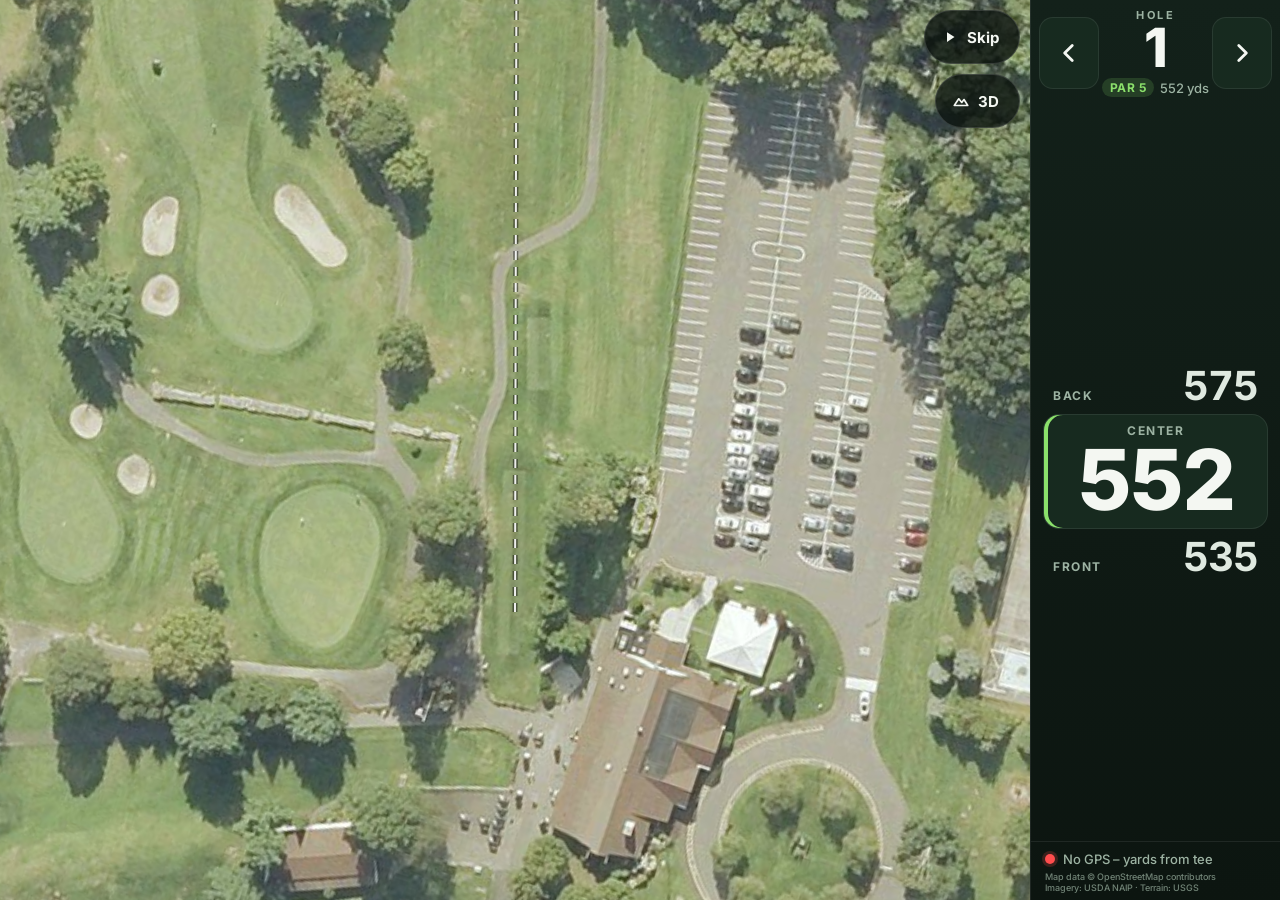
==== app/index.html @ 3172632a "Baseline: ~/tashua-golf-map as copied from the Pi on 2026-10-30" ====
<!doctype html>
<html lang="en">
<head>
<meta charset="utf-8">
<meta name="viewport" content="width=device-width, initial-scale=1, maximum-scale=1, user-scalable=no">
<title>Tashua Knolls GPS</title>
<link rel="preload" href="fonts/inter-800.woff2" as="font" type="font/woff2" crossorigin>
<link rel="stylesheet" href="style.css">
</head>
<body>
<div id="screen">
  <div id="mapwrap">
    <canvas id="map"></canvas>
    <video id="video" muted playsinline preload="auto" hidden></video>
    <!-- 3D view (view3d.js): WebGL ground + photo, with a 2D layer for markers on top -->
    <canvas id="map3d" hidden></canvas>
    <canvas id="map3dui" hidden></canvas>
    <div id="tapinfo" hidden></div>
    <button id="flyover" class="mapbtn">
      <svg viewBox="0 0 24 24" fill="currentColor"><path d="M8 5.5v13l10-6.5z"/></svg>
      <span id="flyoverlabel">Flyover</span>
    </button>
    <button id="view3d" class="mapbtn" hidden>
      <svg viewBox="0 0 24 24" fill="none" stroke="currentColor" stroke-width="2.2" stroke-linejoin="round"><path d="M3 18l6-9 4 5 3-4 5 8z"/></svg>
      <span id="view3dlabel">3D</span>
    </button>
    <!-- self-driving trolley controls; shown only when the server has a trolley -->
    <div id="trolleybar" hidden>
      <div id="trolleystate"><span id="tdot"></span><span id="ttext">Trolley</span></div>
      <div id="confirm" hidden>
        <span id="confirmtext"></span>
        <button id="confirmyes" class="tbtn go">Send</button>
        <button id="confirmno" class="tbtn">Cancel</button>
      </div>
      <div id="tbtns">
        <button id="tstop" class="tbtn stop">STOP</button>
        <button class="tbtn" data-target="next_tee">Next tee</button>
        <button class="tbtn" data-target="green_side">Green side</button>
        <button class="tbtn" data-target="golfer">Come to me</button>
        <button class="tbtn" data-target="point" id="tpoint" hidden>To marker</button>
      </div>
    </div>
  </div>
  <aside id="panel">
    <div id="holehead">
      <button id="prev" class="nav" aria-label="Previous hole">
        <svg viewBox="0 0 24 24" fill="none" stroke="currentColor" stroke-width="2.6" stroke-linecap="round" stroke-linejoin="round"><path d="M15 5l-7 7 7 7"/></svg>
      </button>
      <div id="holeid">
        <div class="eyebrow">HOLE</div>
        <div id="holeno">1</div>
        <div id="holemeta"><span id="holepar" class="chip">PAR 4</span><span id="holeyds">380 yds</span></div>
      </div>
      <button id="next" class="nav" aria-label="Next hole">
        <svg viewBox="0 0 24 24" fill="none" stroke="currentColor" stroke-width="2.6" stroke-linecap="round" stroke-linejoin="round"><path d="M9 5l7 7-7 7"/></svg>
      </button>
    </div>
    <div id="yardages">
      <div class="yrow"><span class="ylabel">Back</span><span id="yback" class="yval small">--</span></div>
      <div class="yrow center"><span class="ylabel">Center</span><span id="ycenter" class="yval">--</span></div>
      <div class="yrow"><span class="ylabel">Front</span><span id="yfront" class="yval small">--</span></div>
    </div>
    <div id="status">
      <span id="gpsdot"></span><span id="gpstext">Waiting for GPS…</span>
    </div>
    <div id="credits">Map data © OpenStreetMap contributors<br>Imagery: USDA NAIP · Terrain: USGS</div>
  </aside>
</div>
<script src="course.js"></script>
<script src="aerial/aerial.js" onerror="window.AERIAL = null"></script>
<script src="flyovers/flyovers.js" onerror="window.FLYOVERS = []"></script>
<script src="terrain3d/terrain3d.js" onerror="window.TERRAIN3D = null"></script>
<script src="view3d.js"></script>
<script src="app.js"></script>
</body>
</html>
---- app/style.css ----
/* Sized for the 800x480 5" Pi display; scales on anything else. */
@font-face { font-family: Inter; font-weight: 500; src: url(fonts/inter-500.woff2) format("woff2"); }
@font-face { font-family: Inter; font-weight: 700; src: url(fonts/inter-700.woff2) format("woff2"); }
@font-face { font-family: Inter; font-weight: 800; src: url(fonts/inter-800.woff2) format("woff2"); }

:root {
  --bg: #0a120e;
  --panel-top: #13211a;
  --panel-bottom: #0c1510;
  --card: #172a1f;
  --line: rgba(255, 255, 255, .08);
  --glass: rgba(10, 18, 14, .80);
  --text: #f4f7f2;
  --muted: #9db3a3;
  --accent: #8be06b;
  --red: #ff4d4d;
  --orange: #ffa53b;
}

* { box-sizing: border-box; margin: 0; padding: 0; }
html, body { height: 100%; overflow: hidden; background: var(--bg); color: var(--text);
  font-family: Inter, "DejaVu Sans", "Segoe UI", Arial, sans-serif; font-weight: 500;
  -webkit-user-select: none; user-select: none; touch-action: none; cursor: default; }
/* touch-action none: no browser gesture can cancel a press (buttons fire on release, see onTap) */
button { font: inherit; color: inherit; border: 0; background: none; touch-action: none; }
svg { display: block; }

#screen { display: flex; height: 100vh; width: 100vw; }
#mapwrap { position: relative; flex: 1; min-width: 0; }
#map { display: block; width: 100%; height: 100%; }
/* Clips are recorded at the map's 550x480 shape (x2); cover crops any mismatch. */
#video { position: absolute; inset: 0; width: 100%; height: 100%; object-fit: cover; background: #000; }
#video[hidden] { display: none; }
#map3d, #map3dui { position: absolute; inset: 0; width: 100%; height: 100%; display: block; }
#map3d { background: #c7d9e6; }
#map3d[hidden], #map3dui[hidden] { display: none; }

/* ---- side panel ------------------------------------------------------------ */
#panel { width: 250px; display: flex; flex-direction: column;
  background: linear-gradient(180deg, var(--panel-top), var(--panel-bottom));
  border-left: 1px solid var(--line); }

#holehead { display: flex; align-items: center; justify-content: space-between; padding: 8px 8px 6px; }
.nav { width: 60px; height: 72px; border-radius: 14px; background: var(--card);
  border: 1px solid var(--line); display: grid; place-items: center; }
.nav:active { background: #24402f; }
.nav svg { width: 26px; height: 26px; }
#holeid { text-align: center; }
.eyebrow { font-size: 11px; font-weight: 700; letter-spacing: 2.5px; color: var(--muted); }
#holeno { font-size: 54px; font-weight: 800; line-height: .95; letter-spacing: -1.5px; }
#holemeta { display: flex; gap: 6px; align-items: center; justify-content: center; margin-top: 5px;
  font-size: 13px; color: var(--muted); }
.chip { padding: 2px 8px; border-radius: 999px; font-size: 12px; font-weight: 700;
  background: rgba(139, 224, 107, .16); color: var(--accent); letter-spacing: .5px; }

#yardages { flex: 1; display: flex; flex-direction: column; justify-content: center; gap: 4px; padding: 0 12px; }
.yrow { display: flex; align-items: baseline; justify-content: space-between; padding: 4px 10px; }
.yrow.center { flex-direction: column; align-items: center; padding: 8px 10px 6px; border-radius: 16px;
  background: var(--card); border: 1px solid var(--line); box-shadow: inset 4px 0 0 var(--accent); }
.ylabel { font-size: 12px; font-weight: 700; color: var(--muted); text-transform: uppercase; letter-spacing: 1.5px; }
.yval { font-size: 84px; font-weight: 800; font-variant-numeric: tabular-nums; line-height: 1; letter-spacing: -2px; }
.yval.small { font-size: 40px; font-weight: 700; color: #dfe9e0; letter-spacing: -1px; }

#status { display: flex; align-items: center; gap: 8px; padding: 9px 14px 4px; font-size: 13px;
  color: var(--muted); border-top: 1px solid var(--line); }
#credits { padding: 0 14px 6px; font-size: 9px; line-height: 1.3; color: rgba(157, 179, 163, .7); }
#gpsdot { width: 10px; height: 10px; border-radius: 50%; background: var(--red); flex: none;
  box-shadow: 0 0 0 3px rgba(255, 77, 77, .2); }
#gpsdot.ok { background: #46d17d; box-shadow: 0 0 0 3px rgba(70, 209, 125, .22); }
#gpsdot.weak { background: #f1c40f; box-shadow: 0 0 0 3px rgba(241, 196, 15, .22); }

/* ---- map overlays ----------------------------------------------------------- */
#tapinfo { position: absolute; left: 10px; top: 10px; padding: 8px 14px; border-radius: 14px;
  background: var(--glass); border: 1px solid rgba(255, 255, 255, .12);
  font-size: 13px; color: var(--muted); line-height: 1.25; pointer-events: none; }
#tapinfo b { display: block; font-size: 28px; font-weight: 800; color: #ffd54a; letter-spacing: -.5px; }
#tapinfo .row + .row { margin-top: 4px; }

.mapbtn { position: absolute; right: 10px; top: 10px; z-index: 6; display: flex; align-items: center; gap: 8px;
  min-height: 54px; padding: 12px 20px 12px 16px; border-radius: 999px; background: var(--glass);
  border: 1px solid rgba(255, 255, 255, .14); font-size: 15px; font-weight: 700; }
.mapbtn:active { background: rgba(40, 70, 52, .9); }
.mapbtn svg { width: 18px; height: 18px; }
.mapbtn[hidden] { display: none; }
#view3d { top: 74px; }

/* ---- trolley dock (above the flyover video so STOP is always reachable) ------ */
#trolleybar { position: absolute; left: 8px; right: 8px; bottom: 8px; z-index: 5; padding: 8px;
  border-radius: 18px; background: rgba(10, 18, 14, .88); border: 1px solid rgba(255, 255, 255, .1);
  box-shadow: 0 6px 24px rgba(0, 0, 0, .35); }
#trolleybar[hidden], #confirm[hidden], #tpoint[hidden] { display: none; }
#trolleystate { display: flex; align-items: center; gap: 8px; font-size: 13px; color: #dfe9e0;
  margin: 0 4px 7px; white-space: nowrap; overflow: hidden; text-overflow: ellipsis; }
#tdot { width: 9px; height: 9px; border-radius: 50%; background: #7f8c8d; flex: none; }
#tdot.driving { background: var(--orange); box-shadow: 0 0 0 3px rgba(255, 165, 59, .25); }
#tdot.idle { background: #46d17d; }
#tdot.stopped, #tdot.lost { background: var(--red); }
#tbtns, #confirm { display: flex; gap: 8px; align-items: center; }
.tbtn { flex: 1; height: 60px; border-radius: 12px; font-size: 15px; font-weight: 700;
  background: rgba(255, 255, 255, .07); border: 1px solid rgba(255, 255, 255, .08); }
.tbtn:active { background: rgba(255, 255, 255, .16); }
.tbtn.stop { flex: 0 0 96px; font-size: 18px; font-weight: 800; letter-spacing: 1px; border: 0;
  background: linear-gradient(180deg, #ff5f57, #e0352d); box-shadow: 0 0 0 2px rgba(255, 77, 77, .3); }
.tbtn.stop:active { background: #ff7a72; }
.tbtn.go { border: 0; color: #1a1205; background: linear-gradient(180deg, #ffb75c, #f0921f); }
.tbtn:disabled { opacity: .35; }
#confirm { margin-bottom: 7px; padding: 4px 4px 4px 8px; border-radius: 12px; background: rgba(255, 165, 59, .12); }
#confirmtext { flex: 2; font-size: 14px; font-weight: 700; }
#confirm .tbtn { height: 56px; }
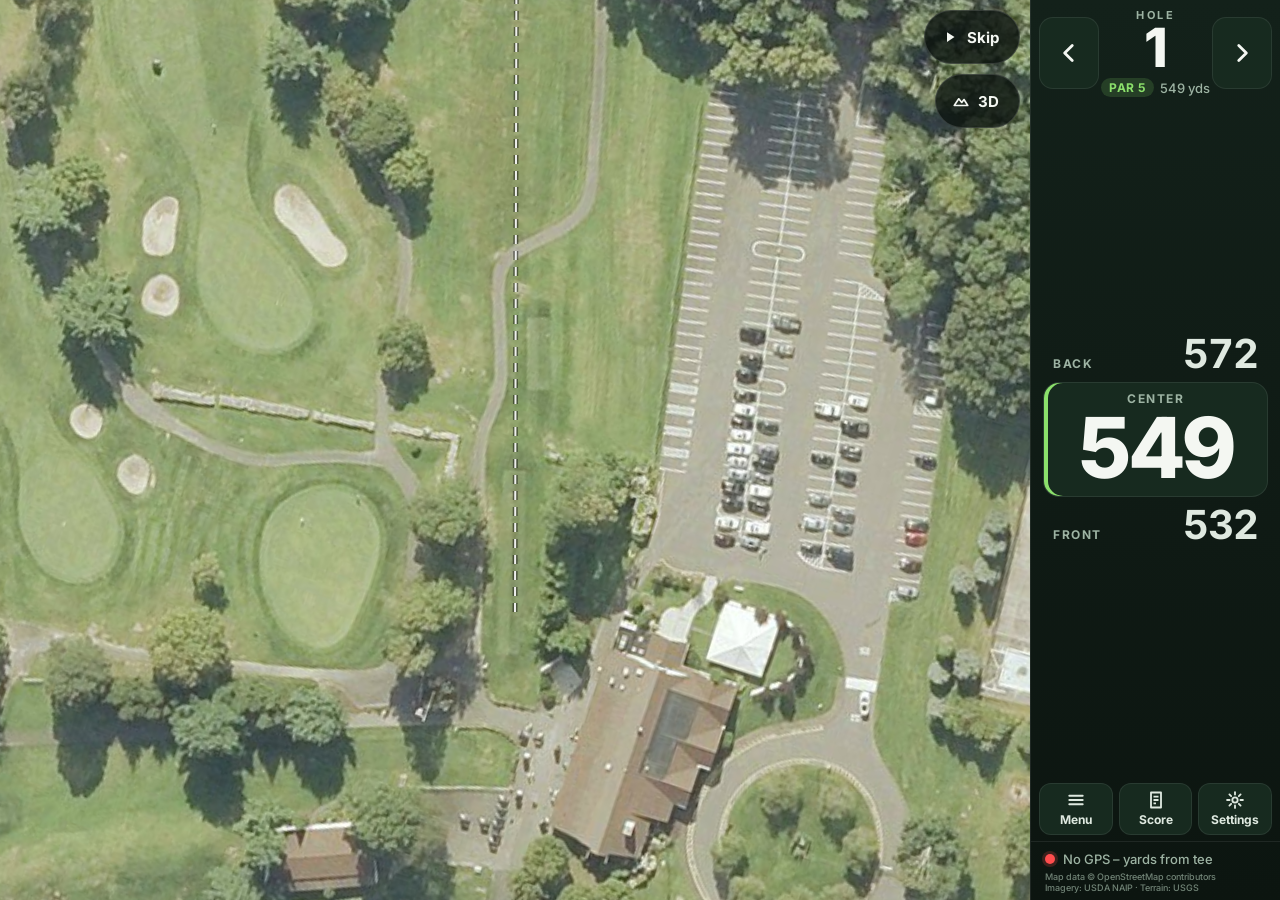
==== commit e146222b: "Add Menu, Score and Settings screens - Menu: pick the course (switches and restarts the server) and " ====
--- a/app/index.html
+++ b/app/index.html
@@ -16,6 +16,12 @@
     <canvas id="map3d" hidden></canvas>
     <canvas id="map3dui" hidden></canvas>
     <div id="tapinfo" hidden></div>
+    <!-- GPS says we're at another installed course (menus.js) -->
+    <div id="coursebanner" hidden>
+      <span id="coursebannertext"></span>
+      <button id="coursebannergo" class="tbtn go" data-act="coursebannergo">Switch</button>
+      <button id="coursebannerno" class="tbtn" data-act="coursebannerno">Not now</button>
+    </div>
     <button id="flyover" class="mapbtn">
       <svg viewBox="0 0 24 24" fill="currentColor"><path d="M8 5.5v13l10-6.5z"/></svg>
       <span id="flyoverlabel">Flyover</span>
@@ -60,11 +66,37 @@
       <div class="yrow center"><span class="ylabel">Center</span><span id="ycenter" class="yval">--</span></div>
       <div class="yrow"><span class="ylabel">Front</span><span id="yfront" class="yval small">--</span></div>
     </div>
+    <div id="toolbar">
+      <button id="btnmenu" class="toolbtn" aria-label="Menu">
+        <svg viewBox="0 0 24 24" fill="none" stroke="currentColor" stroke-width="2.4" stroke-linecap="round"><path d="M4 7h16M4 12h16M4 17h16"/></svg>
+        <span>Menu</span>
+      </button>
+      <button id="btnscore" class="toolbtn" aria-label="Score">
+        <svg viewBox="0 0 24 24" fill="none" stroke="currentColor" stroke-width="2.2" stroke-linejoin="round"><path d="M6 3h12v18H6z"/><path d="M9 8h6M9 12h6M9 16h3"/></svg>
+        <span id="btnscorelabel">Score</span>
+      </button>
+      <button id="btnsettings" class="toolbtn" aria-label="Settings">
+        <svg viewBox="0 0 24 24" fill="none" stroke="currentColor" stroke-width="2.2" stroke-linecap="round" stroke-linejoin="round"><circle cx="12" cy="12" r="3.2"/><path d="M12 2.5v3M12 18.5v3M2.5 12h3M18.5 12h3M5.3 5.3l2.1 2.1M16.6 16.6l2.1 2.1M5.3 18.7l2.1-2.1M16.6 7.4l2.1-2.1"/></svg>
+        <span>Settings</span>
+      </button>
+    </div>
     <div id="status">
       <span id="gpsdot"></span><span id="gpstext">Waiting for GPS…</span>
     </div>
     <div id="credits">Map data © OpenStreetMap contributors<br>Imagery: USDA NAIP · Terrain: USGS</div>
   </aside>
+  <!-- Menu / Score / Settings screens (menus.js), over everything but STOP -->
+  <section id="sheet" hidden>
+    <header id="sheethead">
+      <h1 id="sheettitle"></h1>
+      <div id="sheettools"></div>
+      <button id="sheetclose" class="nav" aria-label="Close">
+        <svg viewBox="0 0 24 24" fill="none" stroke="currentColor" stroke-width="2.6" stroke-linecap="round"><path d="M6 6l12 12M18 6L6 18"/></svg>
+      </button>
+    </header>
+    <div id="sheetbody"></div>
+  </section>
+  <div id="modal" hidden><div id="modalbox"></div></div>
 </div>
 <script src="course.js"></script>
 <script src="aerial/aerial.js" onerror="window.AERIAL = null"></script>
@@ -72,5 +104,6 @@
 <script src="terrain3d/terrain3d.js" onerror="window.TERRAIN3D = null"></script>
 <script src="view3d.js"></script>
 <script src="app.js"></script>
+<script src="menus.js"></script>
 </body>
 </html>
--- a/app/style.css
+++ b/app/style.css
@@ -107,3 +107,101 @@
 #confirm { margin-bottom: 7px; padding: 4px 4px 4px 8px; border-radius: 12px; background: rgba(255, 165, 59, .12); }
 #confirmtext { flex: 2; font-size: 14px; font-weight: 700; }
 #confirm .tbtn { height: 56px; }
+
+/* ---- Menu / Score / Settings (menus.js) ------------------------------------- */
+#toolbar { display: flex; gap: 6px; padding: 6px 8px; }
+.toolbtn { flex: 1; height: 52px; border-radius: 12px; background: var(--card); border: 1px solid var(--line);
+  display: flex; flex-direction: column; align-items: center; justify-content: center; gap: 2px;
+  font-size: 12px; font-weight: 700; color: #dfe9e0; }
+.toolbtn:active { background: #24402f; }
+.toolbtn svg { width: 20px; height: 20px; }
+
+#sheet { position: fixed; inset: 0; z-index: 20; display: flex; flex-direction: column;
+  background: linear-gradient(180deg, var(--panel-top), var(--bg)); }
+#sheet[hidden], #modal[hidden], #coursebanner[hidden], #toast[hidden] { display: none; }
+#sheethead { display: flex; align-items: center; gap: 10px; padding: 8px 8px 6px 18px; border-bottom: 1px solid var(--line); }
+#sheettitle { font-size: 26px; font-weight: 800; letter-spacing: -.5px; }
+#sheettools { flex: 1; display: flex; align-items: center; justify-content: flex-end; gap: 8px; }
+#sheettools .tbtn.stop { flex: 0 0 110px; height: 56px; }
+#sheetclose { height: 56px; }
+#sheetbody { flex: 1; min-height: 0; padding: 10px 12px 12px; overflow: hidden; }
+.cols { display: flex; gap: 14px; height: 100%; }
+.col { flex: 1; min-width: 0; display: flex; flex-direction: column; gap: 8px; }
+.list { display: flex; flex-direction: column; gap: 8px; overflow: hidden; }
+.item { position: relative; text-align: left; padding: 12px 16px; border-radius: 14px; min-height: 64px;
+  background: var(--card); border: 1px solid var(--line); display: flex; flex-direction: column; gap: 3px; }
+.item:active { background: #24402f; }
+.item.on { border-color: var(--accent); box-shadow: inset 4px 0 0 var(--accent); }
+.itemname { font-size: 19px; font-weight: 800; display: flex; align-items: center; gap: 8px; }
+.itemsub { font-size: 13px; color: var(--muted); }
+.tag { position: absolute; right: 12px; top: 12px; }
+.tag, .chipinfo { padding: 3px 10px; border-radius: 999px; font-size: 12px; font-weight: 700;
+  background: rgba(139, 224, 107, .16); color: var(--accent); }
+.teedot { width: 14px; height: 14px; border-radius: 50%; border: 2px solid rgba(255, 255, 255, .6); display: inline-block; }
+.note { font-size: 13px; line-height: 1.35; color: var(--muted); }
+.mrow { display: flex; gap: 8px; margin-top: auto; }
+.mrow .tbtn { height: 54px; }
+.tbtn.on { background: rgba(139, 224, 107, .25); border-color: var(--accent); }
+
+/* score */
+.chipbtn { height: 48px; padding: 0 16px; border-radius: 999px; background: var(--card); border: 1px solid var(--line);
+  font-size: 14px; color: var(--muted); }
+.chipbtn b { color: var(--text); font-size: 18px; margin-left: 4px; }
+.scoreleft { flex: 0 0 250px; display: flex; flex-direction: column; gap: 10px; }
+.holepick { display: flex; align-items: center; justify-content: space-between; text-align: center; }
+.nav.small { width: 60px; height: 64px; font-size: 34px; font-weight: 700; }
+.bigno { font-size: 50px; font-weight: 800; line-height: 1; }
+.holeinfo { text-align: center; font-size: 15px; color: var(--muted); }
+.dots { color: var(--accent); letter-spacing: 2px; }
+.stepper { display: flex; align-items: center; gap: 8px; }
+.step { flex: 0 0 76px; height: 96px; border-radius: 16px; font-size: 44px; font-weight: 700;
+  background: var(--card); border: 1px solid var(--line); }
+.step:active { background: #24402f; }
+.stepval { flex: 1; text-align: center; font-size: 72px; font-weight: 800; font-variant-numeric: tabular-nums; }
+.cardrow { display: flex; gap: 3px; }
+.cell { flex: 1; min-width: 0; height: 84px; border-radius: 10px; background: var(--card); border: 1px solid var(--line);
+  display: flex; flex-direction: column; align-items: center; justify-content: center; gap: 1px; }
+.cell.sel { border-color: var(--accent); box-shadow: 0 0 0 2px rgba(139, 224, 107, .4); }
+.cell.sum { background: rgba(255, 255, 255, .04); }
+.ch { font-size: 11px; font-weight: 700; color: var(--muted); }
+.cp { font-size: 11px; color: var(--muted); }
+.cs { font-size: 22px; font-weight: 800; min-height: 28px; min-width: 30px; text-align: center; border-radius: 8px; }
+.cs.eagle, .stepval.eagle { color: #ffd54a; }
+.cs.birdie, .stepval.birdie { color: #ff8a80; }
+.cs.bogey, .stepval.bogey { color: #8cc8ff; }
+.cs.double, .stepval.double { color: #b39dff; }
+.totals { display: flex; gap: 8px; }
+.totals div { flex: 1; padding: 6px 10px; border-radius: 12px; background: var(--card); border: 1px solid var(--line);
+  display: flex; flex-direction: column; }
+.totals span { font-size: 11px; font-weight: 700; color: var(--muted); text-transform: uppercase; letter-spacing: 1px; }
+.totals b { font-size: 26px; font-weight: 800; }
+
+/* settings */
+.card { padding: 12px 16px; border-radius: 16px; background: var(--card); border: 1px solid var(--line);
+  display: flex; flex-direction: column; gap: 6px; }
+.cardhead { display: flex; align-items: center; gap: 10px; font-size: 18px; font-weight: 800; margin-bottom: 2px; }
+.kv { display: flex; justify-content: space-between; gap: 12px; font-size: 15px; color: var(--muted); }
+.kv b { color: var(--text); font-weight: 700; text-align: right; }
+.sdot { width: 12px; height: 12px; border-radius: 50%; background: #7f8c8d; flex: none; }
+.sdot.ok { background: #46d17d; box-shadow: 0 0 0 3px rgba(70, 209, 125, .22); }
+.sdot.weak { background: #f1c40f; box-shadow: 0 0 0 3px rgba(241, 196, 15, .22); }
+.sdot.bad { background: var(--red); box-shadow: 0 0 0 3px rgba(255, 77, 77, .2); }
+
+/* modal, keypad, banner, toast */
+#modal { position: fixed; inset: 0; z-index: 30; display: grid; place-items: center; background: rgba(0, 0, 0, .55); }
+#modalbox { width: 440px; padding: 20px; border-radius: 20px; background: var(--panel-top); border: 1px solid var(--line);
+  display: flex; flex-direction: column; gap: 12px; box-shadow: 0 10px 40px rgba(0, 0, 0, .5); }
+#modalbox.wide { width: 560px; }
+#modalbox h2 { font-size: 22px; font-weight: 800; }
+#modalbox p { font-size: 15px; color: var(--muted); line-height: 1.35; }
+.padval { font-size: 40px; font-weight: 800; text-align: center; padding: 2px; border-radius: 12px; background: var(--bg); }
+.pad { display: grid; grid-template-columns: repeat(6, 1fr); gap: 6px; }
+.pad .tbtn { height: 52px; font-size: 22px; }
+#coursebanner { position: absolute; left: 10px; right: 172px; top: 10px; /* leaves Flyover visible */ z-index: 7; display: flex; align-items: center; gap: 8px;
+  padding: 8px 8px 8px 16px; border-radius: 16px; background: rgba(10, 18, 14, .92); border: 1px solid var(--accent);
+  font-size: 16px; font-weight: 700; }
+#coursebannertext { flex: 1; min-width: 0; font-size: 13px; color: var(--muted); line-height: 1.2; }
+#coursebannertext b { display: block; font-size: 16px; color: var(--text); }
+#coursebanner .tbtn { flex: 0 0 auto; padding: 0 12px; height: 54px; }
+#toast { position: fixed; left: 50%; bottom: 20px; transform: translateX(-50%); z-index: 40; padding: 12px 20px;
+  border-radius: 14px; background: #24402f; border: 1px solid var(--accent); font-size: 15px; font-weight: 700; }
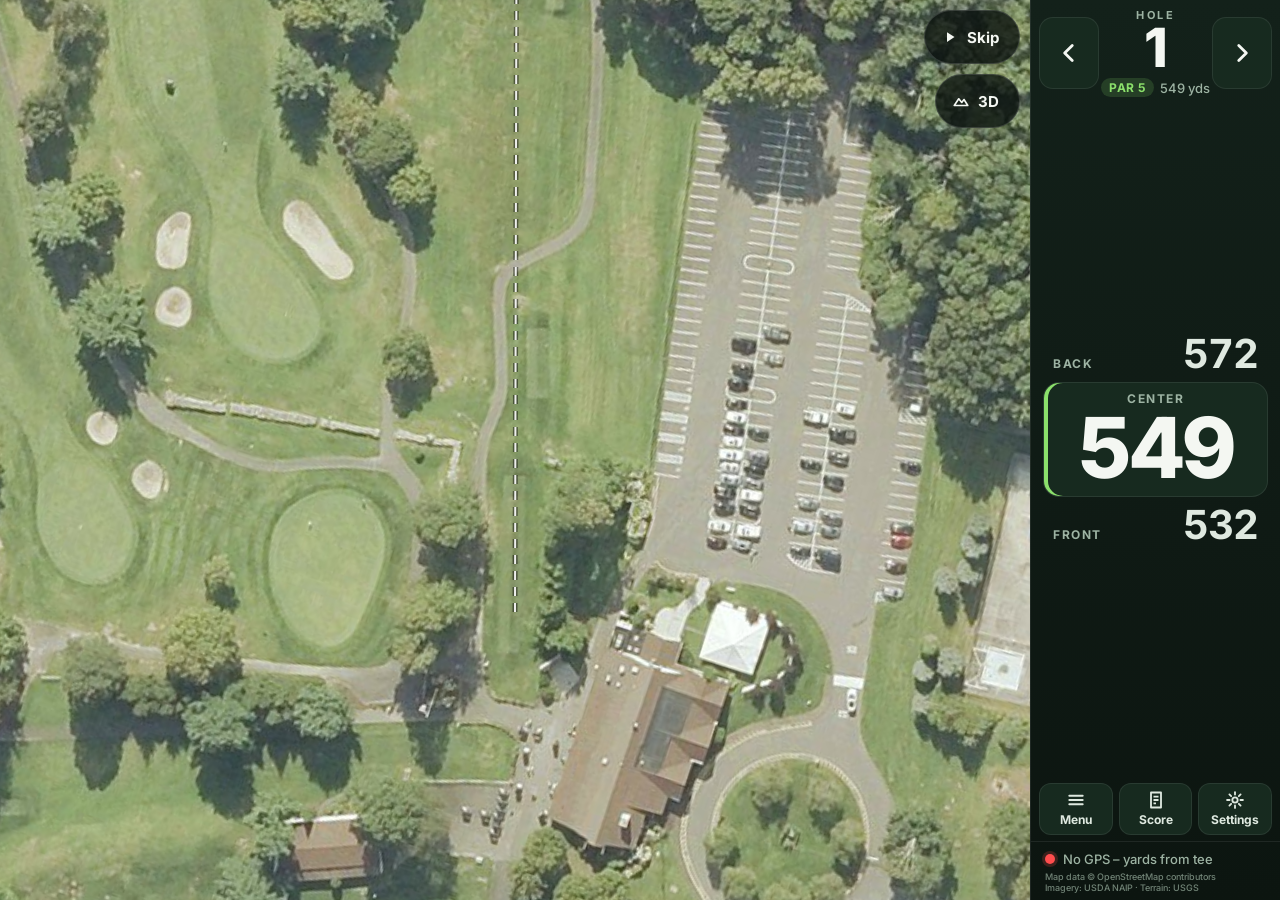
==== commit dabf2940: "Ask before changing hole; fix kiosk autostart - At the next hole's tee, show "Switch to hole N?" (Sw" ====
--- a/app/index.html
+++ b/app/index.html
@@ -17,8 +17,14 @@
     <canvas id="map3dui" hidden></canvas>
     <div id="tapinfo" hidden></div>
     <!-- GPS says we're at another installed course (menus.js) -->
-    <div id="coursebanner" hidden>
-      <span id="coursebannertext"></span>
+    <!-- GPS says the cart is at the next hole's tee (app.js) -->
+    <div id="holeprompt" class="banner" hidden>
+      <span id="holeprompttext" class="bannertext"></span>
+      <button id="holepromptgo" class="tbtn go">Switch</button>
+      <button id="holepromptno" class="tbtn">Not now</button>
+    </div>
+    <div id="coursebanner" class="banner" hidden>
+      <span id="coursebannertext" class="bannertext"></span>
       <button id="coursebannergo" class="tbtn go" data-act="coursebannergo">Switch</button>
       <button id="coursebannerno" class="tbtn" data-act="coursebannerno">Not now</button>
     </div>
--- a/app/style.css
+++ b/app/style.css
@@ -118,7 +118,7 @@
 
 #sheet { position: fixed; inset: 0; z-index: 20; display: flex; flex-direction: column;
   background: linear-gradient(180deg, var(--panel-top), var(--bg)); }
-#sheet[hidden], #modal[hidden], #coursebanner[hidden], #toast[hidden] { display: none; }
+#sheet[hidden], #modal[hidden], .banner[hidden], #toast[hidden] { display: none; }
 #sheethead { display: flex; align-items: center; gap: 10px; padding: 8px 8px 6px 18px; border-bottom: 1px solid var(--line); }
 #sheettitle { font-size: 26px; font-weight: 800; letter-spacing: -.5px; }
 #sheettools { flex: 1; display: flex; align-items: center; justify-content: flex-end; gap: 8px; }
@@ -197,11 +197,11 @@
 .padval { font-size: 40px; font-weight: 800; text-align: center; padding: 2px; border-radius: 12px; background: var(--bg); }
 .pad { display: grid; grid-template-columns: repeat(6, 1fr); gap: 6px; }
 .pad .tbtn { height: 52px; font-size: 22px; }
-#coursebanner { position: absolute; left: 10px; right: 172px; top: 10px; /* leaves Flyover visible */ z-index: 7; display: flex; align-items: center; gap: 8px;
+.banner { position: absolute; left: 10px; right: 172px; top: 10px; /* leaves Flyover visible */ z-index: 7; display: flex; align-items: center; gap: 8px;
   padding: 8px 8px 8px 16px; border-radius: 16px; background: rgba(10, 18, 14, .92); border: 1px solid var(--accent);
   font-size: 16px; font-weight: 700; }
-#coursebannertext { flex: 1; min-width: 0; font-size: 13px; color: var(--muted); line-height: 1.2; }
-#coursebannertext b { display: block; font-size: 16px; color: var(--text); }
-#coursebanner .tbtn { flex: 0 0 auto; padding: 0 12px; height: 54px; }
+.bannertext { flex: 1; min-width: 0; font-size: 13px; color: var(--muted); line-height: 1.2; }
+.bannertext b { display: block; font-size: 16px; color: var(--text); }
+.banner .tbtn { flex: 0 0 auto; padding: 0 12px; height: 54px; }
 #toast { position: fixed; left: 50%; bottom: 20px; transform: translateX(-50%); z-index: 40; padding: 12px 20px;
   border-radius: 14px; background: #24402f; border: 1px solid var(--accent); font-size: 15px; font-weight: 700; }
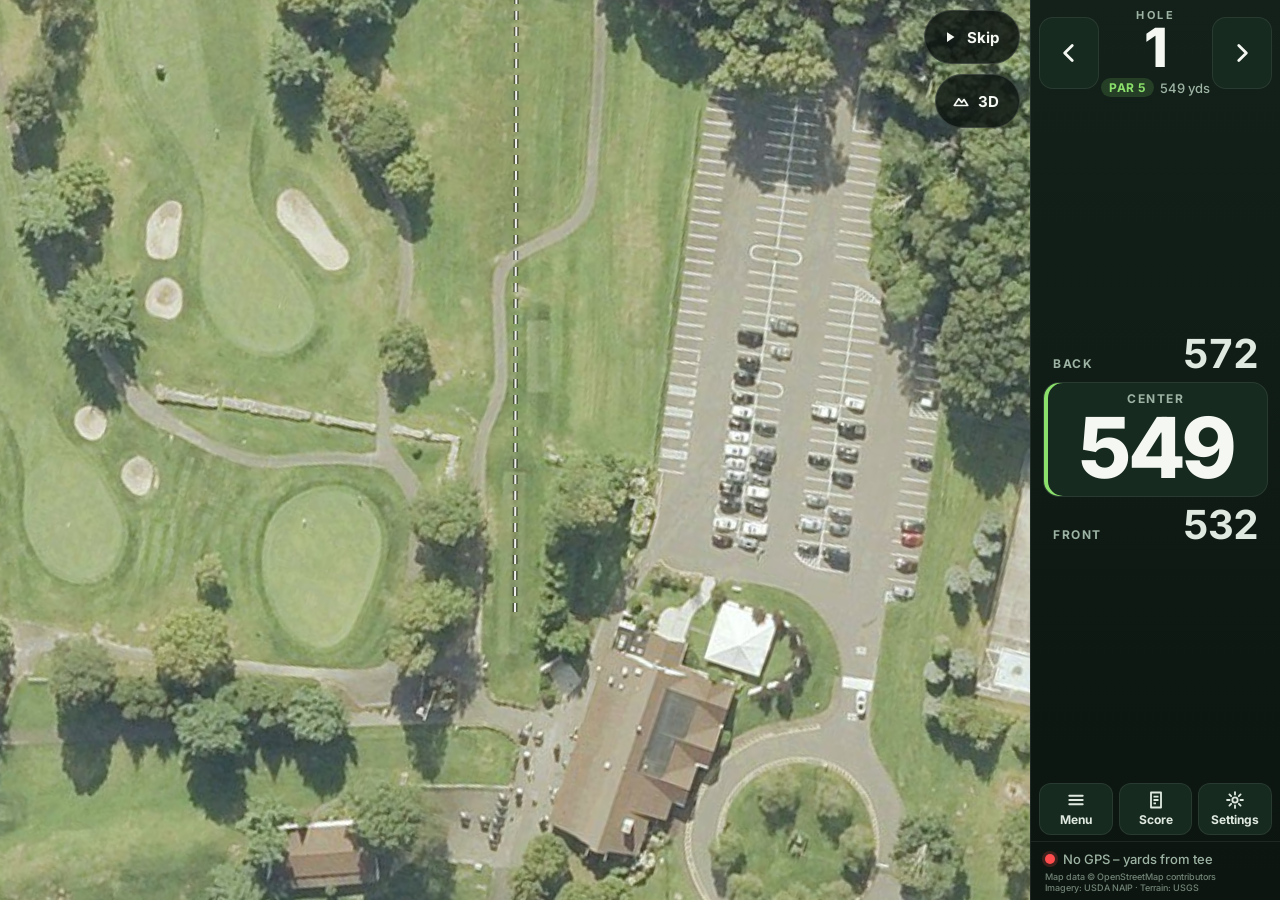
==== commit b38eff0d: "Add past rounds, My Bag with club suggestion, GPS hole on scorecard - Score opens on the hole the GP" ====
--- a/app/index.html
+++ b/app/index.html
@@ -69,7 +69,8 @@
     </div>
     <div id="yardages">
       <div class="yrow"><span class="ylabel">Back</span><span id="yback" class="yval small">--</span></div>
-      <div class="yrow center"><span class="ylabel">Center</span><span id="ycenter" class="yval">--</span></div>
+      <div class="yrow center"><span class="ylabel">Center</span><span id="ycenter" class="yval">--</span>
+        <span id="club" hidden></span></div>
       <div class="yrow"><span class="ylabel">Front</span><span id="yfront" class="yval small">--</span></div>
     </div>
     <div id="toolbar">
--- a/app/style.css
+++ b/app/style.css
@@ -48,7 +48,7 @@
 #holeid { text-align: center; }
 .eyebrow { font-size: 11px; font-weight: 700; letter-spacing: 2.5px; color: var(--muted); }
 #holeno { font-size: 54px; font-weight: 800; line-height: .95; letter-spacing: -1.5px; }
-#holemeta { display: flex; gap: 6px; align-items: center; justify-content: center; margin-top: 5px;
+#holemeta { display: flex; gap: 6px; white-space: nowrap; align-items: center; justify-content: center; margin-top: 5px;
   font-size: 13px; color: var(--muted); }
 .chip { padding: 2px 8px; border-radius: 999px; font-size: 12px; font-weight: 700;
   background: rgba(139, 224, 107, .16); color: var(--accent); letter-spacing: .5px; }
@@ -59,6 +59,10 @@
   background: var(--card); border: 1px solid var(--line); box-shadow: inset 4px 0 0 var(--accent); }
 .ylabel { font-size: 12px; font-weight: 700; color: var(--muted); text-transform: uppercase; letter-spacing: 1.5px; }
 .yval { font-size: 84px; font-weight: 800; font-variant-numeric: tabular-nums; line-height: 1; letter-spacing: -2px; }
+#club { margin-top: 4px; padding: 2px 12px; border-radius: 999px; font-size: 16px; font-weight: 800;
+  background: rgba(255, 213, 74, .14); color: #ffd54a; white-space: nowrap; }
+#club span { font-weight: 600; color: var(--muted); }
+#club[hidden] { display: none; }
 .yval.small { font-size: 40px; font-weight: 700; color: #dfe9e0; letter-spacing: -1px; }
 
 #status { display: flex; align-items: center; gap: 8px; padding: 9px 14px 4px; font-size: 13px;
@@ -176,6 +180,15 @@
 .totals span { font-size: 11px; font-weight: 700; color: var(--muted); text-transform: uppercase; letter-spacing: 1px; }
 .totals b { font-size: 26px; font-weight: 800; }
 
+/* past rounds */
+.histlist { flex: 0 0 290px; }
+.grow { flex: 1; min-width: 0; overflow: hidden; text-overflow: ellipsis; white-space: nowrap; }
+.itemscore { font-size: 22px; color: var(--accent); }
+.pageno { flex: 0 0 auto; align-self: center; font-size: 13px; color: var(--muted); }
+.histhead { display: flex; flex-direction: column; gap: 2px; padding: 0 2px 4px; }
+.histhead b { font-size: 20px; font-weight: 800; }
+.histhead span { font-size: 13px; color: var(--muted); }
+
 /* settings */
 .card { padding: 12px 16px; border-radius: 16px; background: var(--card); border: 1px solid var(--line);
   display: flex; flex-direction: column; gap: 6px; }
@@ -185,6 +198,14 @@
 .sdot { width: 12px; height: 12px; border-radius: 50%; background: #7f8c8d; flex: none; }
 .sdot.ok { background: #46d17d; box-shadow: 0 0 0 3px rgba(70, 209, 125, .22); }
 .sdot.weak { background: #f1c40f; box-shadow: 0 0 0 3px rgba(241, 196, 15, .22); }
+.clubgrid { display: grid; grid-template-columns: repeat(5, 1fr); gap: 8px; }
+.club { height: 78px; border-radius: 14px; background: var(--card); border: 1px dashed var(--line);
+  display: flex; flex-direction: column; align-items: center; justify-content: center; gap: 2px; }
+.club:active { background: #24402f; }
+.club.on { border: 1px solid var(--accent); box-shadow: inset 0 -4px 0 var(--accent); }
+.clubname { font-size: 18px; font-weight: 800; }
+.clubyd { font-size: 14px; color: var(--muted); }
+.club.on .clubyd { color: var(--text); font-weight: 700; }
 .sdot.bad { background: var(--red); box-shadow: 0 0 0 3px rgba(255, 77, 77, .2); }
 
 /* modal, keypad, banner, toast */
